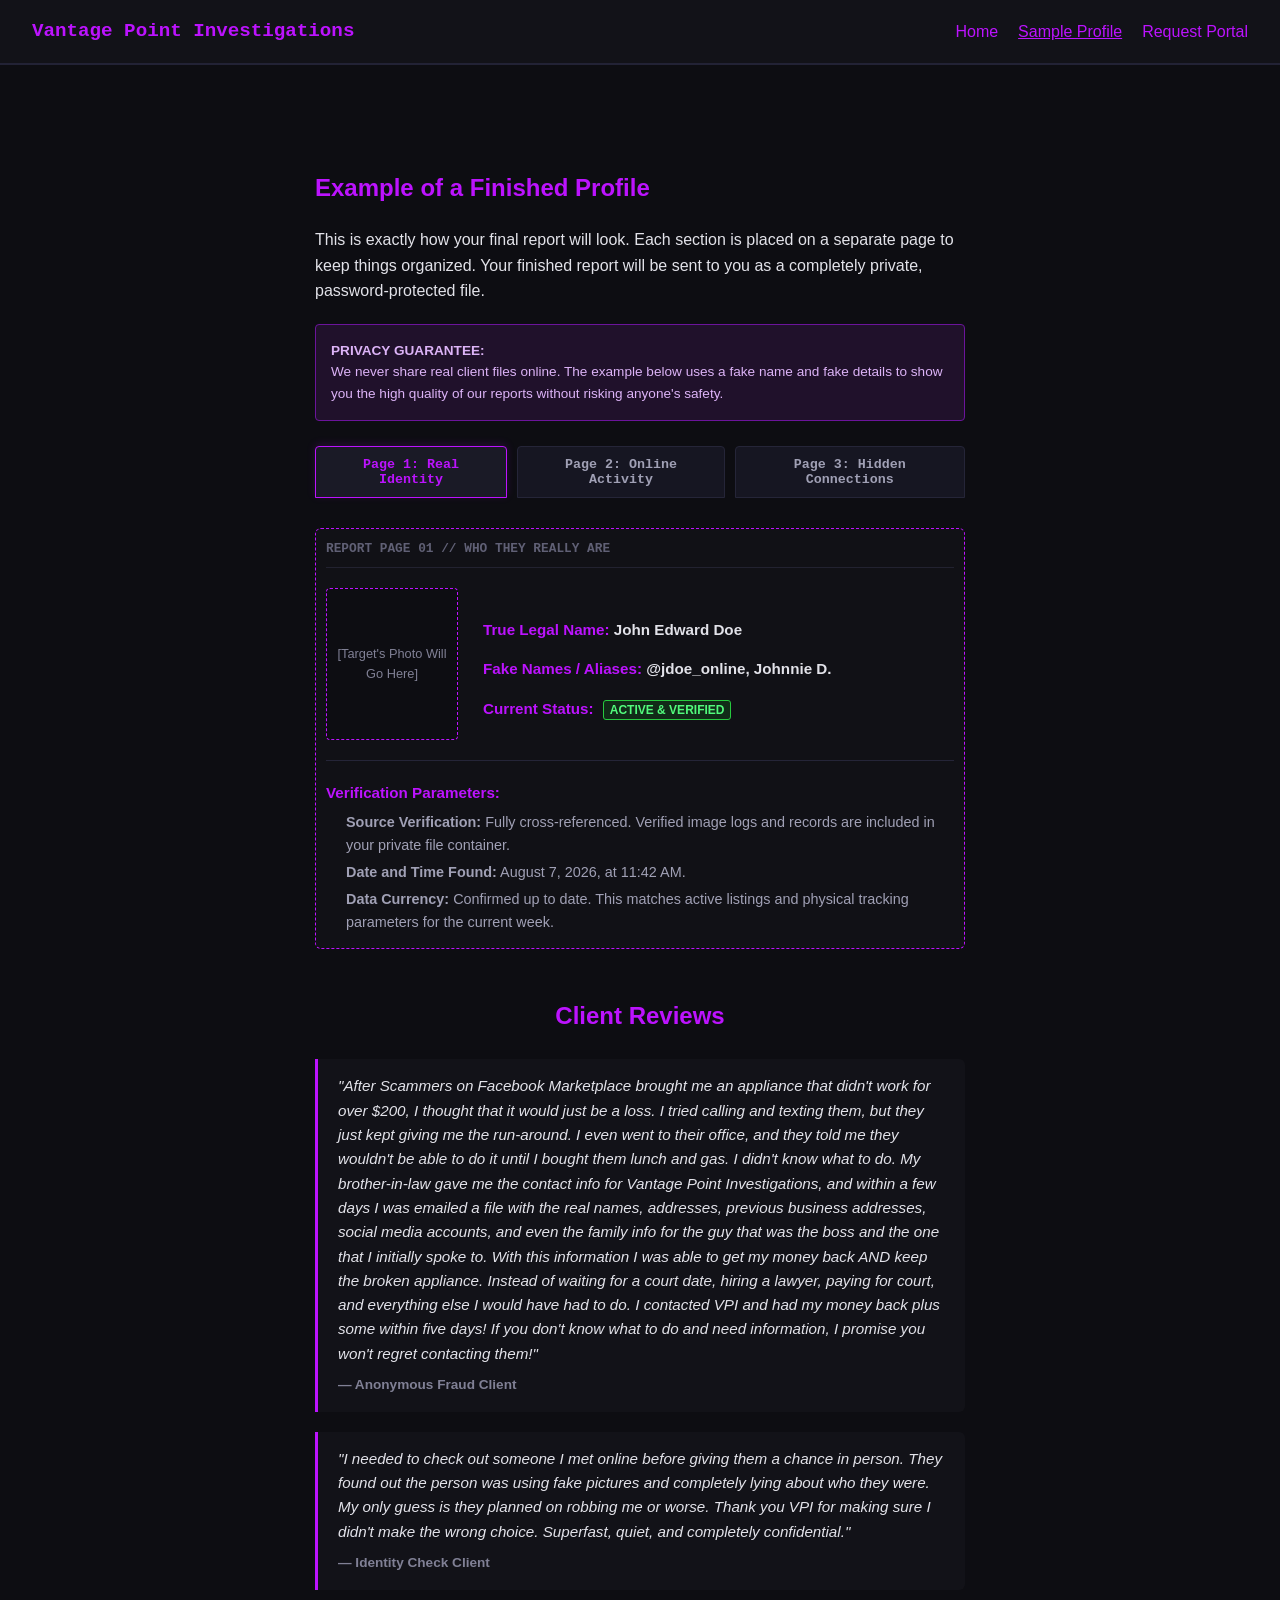
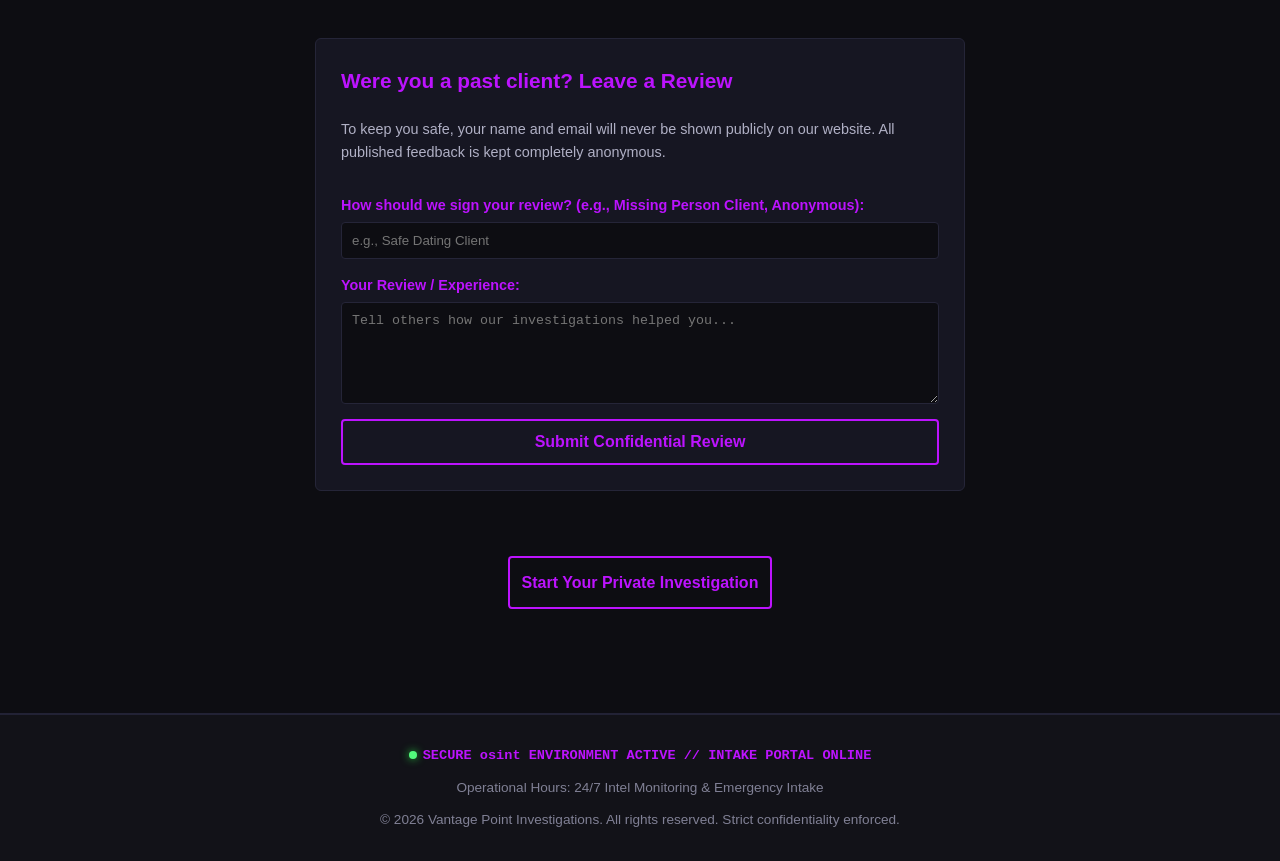
==== methodology.html @ 7e7bd8a3 "Add files via upload" ====
<!DOCTYPE html>
<!--suppress ALL -->
<html lang="en">
<head>
    <meta charset="UTF-8">
    <meta name="viewport" content="width=device-width, initial-scale=1.0">
    <title>Sample Investigation Profile</title>
    <link rel="stylesheet" href="styles.css">
</head>
<body>
    <nav>
        <div class="logo">Vantage Point Investigations</div>
        <ul>
            <li><a href="index.html">Home</a></li>
            <li><a href="methodology.html" class="active">Sample Profile</a></li>
            <li><a href="services.html">Request Portal</a></li>
        </ul>
    </nav>

    <main class="portal-container">
        <h2 class="purple-txt">Example of a Finished Profile</h2>
        <p>This is exactly how your final report will look. Each section is placed on a separate page to keep things organized. Your finished report will be sent to you as a completely private, password-protected file.</p>

        <div class="disclosure-box">
            <strong>PRIVACY GUARANTEE:</strong><br>
            We never share real client files online. The example below uses a fake name and fake details to show you the high quality of our reports without risking anyone's safety.
        </div>

        <div class="tab-navigation">
            <button class="tab-btn active" onclick="switchPage(event, 'page1')">Page 1: Real Identity</button>
            <button class="tab-btn" onclick="switchPage(event, 'page2')">Page 2: Online Activity</button>
            <button class="tab-btn" onclick="switchPage(event, 'page3')">Page 3: Hidden Connections</button>
        </div>

        <section class="blueprint-window">
            <div id="page1" class="document-page active">
                <div class="page-meta">REPORT PAGE 01 // WHO THEY REALLY ARE</div>
                <div class="target-profile-header">
                    <div class="target-picture">
                        <span>[Target's Photo Will Go Here]</span>
                    </div>
                    <div class="target-core-data">
                        <p class="bp-line"><span class="purple-txt">True Legal Name:</span> John Edward Doe</p>
                        <p class="bp-line"><span class="purple-txt">Fake Names / Aliases:</span> @jdoe_online, Johnnie D.</p>
                        <p class="bp-line"><span class="purple-txt">Current Status:</span> <span class="status-tag active">ACTIVE &amp; VERIFIED</span></p>
                    </div>
                </div>
                <hr class="cyber-hr">
                <p class="bp-line"><span class="purple-txt">Verification Parameters:</span></p>
                <p class="bp-subline"><strong>Source Verification:</strong> Fully cross-referenced. Verified image logs and records are included in your private file container.</p>
                <p class="bp-subline"><strong>Date and Time Found:</strong> August 7, 2026, at 11:42 AM.</p>
                <p class="bp-subline"><strong>Data Currency:</strong> Confirmed up to date. This matches active listings and physical tracking parameters for the current week.</p>
            </div>

            <div id="page2" class="document-page">
                <div class="page-meta">REPORT PAGE 02 // WHAT THEY DO ONLINE</div>
                <p class="bp-line"><span class="purple-txt">Hidden Internet Accounts &amp; Profiles:</span></p>
                <p class="bp-subline">• Found 4 hidden social media accounts using variations of their fake names.</p>
                <p class="bp-subline">• Discovered past online profiles linked to old phone numbers and email addresses.</p>
                <hr class="cyber-hr">
                <p class="bp-line"><span class="purple-txt">Verification Parameters:</span></p>
                <p class="bp-subline"><strong>Source Verification:</strong> Fully cross-referenced. High-resolution screenshots of all hidden profile histories are included in your private file container.</p>
                <p class="bp-subline"><strong>Date and Time Found:</strong> August 7, 2026, at 11:58 AM.</p>
                <p class="bp-subline"><strong>Data Currency:</strong> Confirmed up to date. Active posts and login traffic verified within the last 48 hours.</p>
            </div>

            <div id="page3" class="document-page">
                <div class="page-meta">REPORT PAGE 03 // HIDDEN TIES &amp; PARTNERS</div>
                <p class="bp-line"><span class="purple-txt">Secret Businesses &amp; Associates:</span></p>
                <p class="bp-subline">• Linked this individual directly to an unregistered online business selling fake services.</p>
                <p class="bp-subline">• Identified an active business partner who handles their online payments.</p>
                <hr class="cyber-hr">
                <p class="bp-line"><span class="purple-txt">Verification Parameters:</span></p>
                <p class="bp-subline"><strong>Source Verification:</strong> Fully cross-referenced. Certified database cross-matches, server nodes, and network tracking receipts are included in your private file container.</p>
                <p class="bp-subline"><strong>Date and Time Found:</strong> August 7, 2026, at 12:15 PM.</p>
                <p class="bp-subline"><strong>Data Currency:</strong> Confirmed up to date. Entity status logs show active corporate filings and domain ownership agreements running through next year.</p>
            </div>
        </section>

        <!-- Natural, Human-Sounding Client Success Stories Section -->
        <section class="testimonials-section" style="margin-top: 3rem;">
            <h3 class="purple-txt" style="text-align: center; font-size: 1.5rem;">Client Reviews</h3>

            <div class="testimonial-card">
                <p class="testimonial-text">"After Scammers on Facebook Marketplace brought me an appliance that didn't work for over $200, I thought that it would just be a loss. I tried calling and texting them, but they just kept giving me the run-around. I even went to their office, and they told me they wouldn't be able to do it until I bought them lunch and gas. I didn't know what to do. My brother-in-law gave me the contact info for Vantage Point Investigations, and within a few days I was emailed a file with the real names, addresses, previous business addresses, social media accounts, and even the family info for the guy that was the boss and the one that I initially spoke to. With this information I was able to get my money back AND keep the broken appliance. Instead of waiting for a court date, hiring a lawyer, paying for court, and everything else I would have had to do. I contacted VPI and had my money back plus some within five days! If you don't know what to do and need information, I promise you won't regret contacting them!"</p>
                <span class="testimonial-author">— Anonymous Fraud Client</span>
            </div>

            <div class="testimonial-card">
                <p class="testimonial-text">"I needed to check out someone I met online before giving them a chance in person. They found out the person was using fake pictures and completely lying about who they were. My only guess is they planned on robbing me or worse. Thank you VPI for making sure I didn't make the wrong choice. Superfast, quiet, and completely confidential."</p>
                <span class="testimonial-author">— Identity Check Client</span>
            </div>
        </section>

        <!-- New Client Feedback Input Box Feature -->
        <section class="review-submission-box" style="margin-top: 3rem; background: #161622; border: 1px solid #252538; padding: 25px; border-radius: 6px;">
            <h3 class="purple-txt" style="margin-top: 0; font-size: 1.3rem;">Were you a past client? Leave a Review</h3>
            <p style="font-size: 0.9rem; color: #b0b0c5; margin-bottom: 15px;">To keep you safe, your name and email will never be shown publicly on our website. All published feedback is kept completely anonymous.</p>

            <form class="intake-form" action="https://formsubmit.co/belladona17@proton.me" method="POST">
                <input type="hidden" name="_subject" value="New Client Review Submitted">
                <input type="hidden" name="_honeypot" style="display:none">

                <label for="review-author">How should we sign your review? (e.g., Missing Person Client, Anonymous):</label>
                <input type="text" id="review-author" name="signature" required placeholder="e.g., Safe Dating Client">

                <label for="review-content">Your Review / Experience:</label>
                <textarea id="review-content" name="client_review" required placeholder="Tell others how our investigations helped you..."></textarea>

                <button type="submit" class="submit-btn" style="margin-top: 15px;">Submit Confidential Review</button>
            </form>
        </section>

        <div style="text-align: center; margin-top: 40px; margin-bottom: 20px;">
            <a href="services.html" class="submit-btn" style="text-decoration: none; display: inline-block;">Start Your Private Investigation</a>
        </div>
    </main>

    <footer>
        <div class="footer-content">
            <div class="footer-status"><span class="secure-dot"></span>SECURE osint ENVIRONMENT ACTIVE // INTAKE PORTAL ONLINE</div>
            <div>Operational Hours: 24/7 Intel Monitoring &amp; Emergency Intake</div>
            <div>&copy; 2026 Vantage Point Investigations. All rights reserved. Strict confidentiality enforced.</div>
        </div>
    </footer>

    <script>
        function switchPage(evt, pageId) {
            var i, pages, links;
            pages = document.getElementsByClassName("document-page");
            for (i = 0; i < pages.length; i++) { pages[i].classList.remove("active"); }
            links = document.getElementsByClassName("tab-btn");
            for (i = 0; i < links.length; i++) { links[i].classList.remove("active"); }
            document.getElementById(pageId).classList.add("active");
            evt.currentTarget.classList.add("active");
        }
    </script>
</body>
</html>
---- styles.css ----
body {
    font-family: Arial, sans-serif;
    background-color: #0d0d12;
    color: #e2e2e9;
    margin: 0;
    line-height: 1.6;
}
nav {
    display: flex;
    justify-content: space-between;
    align-items: center;
    background: #121218;
    border-bottom: 2px solid #222235;
    padding: 1rem 2rem;
}
.logo {
    font-weight: bold;
    color: #bc13fe;
    font-family: monospace;
    font-size: 1.2rem;
}
nav ul {
    list-style: none;
    display: flex;
    margin: 0;
    padding: 0;
}
nav ul li { margin-left: 20px; }
nav ul li a {
    color: #bc13fe;
    text-decoration: none;
}
nav ul li a.active { text-decoration: underline; }
.hero {
    text-align: center;
    padding: 4rem 2rem 1rem 2rem;
}
.hero h1 { font-size: 2.2rem; margin-bottom: 0.5rem; }
.subtitle { color: #808095; font-size: 1.1rem; max-width: 700px; margin: 0 auto; }

/* Trust Strip */
.trust-strip {
    display: flex;
    justify-content: center;
    gap: 30px;
    background: #121218;
    padding: 12px;
    border-top: 1px solid #222235;
    border-bottom: 1px solid #222235;
    font-size: 0.85rem;
    font-weight: bold;
    color: #b0b0c5;
    flex-wrap: wrap;
}

.use-cases {
    display: grid;
    grid-template-columns: repeat(auto-fit, minmax(300px, 1fr));
    gap: 20px;
    padding: 2rem;
    max-width: 1200px;
    margin: 0 auto;
}
.case-card {
    background: #161622;
    border: 1px solid #252538;
    padding: 25px;
    border-radius: 6px;
    text-decoration: none;
    display: block;
    transition: transform 0.2s, border-color 0.2s;
}
.case-card:hover {
    border-color: #bc13fe;
    transform: translateY(-3px);
    box-shadow: 0 0 10px rgba(188, 19, 254, 0.15);
}
.case-card h3 { margin-top: 0; color: #bc13fe; font-size: 1.2rem; }
.case-card p { color: #b0b0c5; font-size: 0.95rem; margin-bottom: 0; }
.purple-txt { color: #bc13fe; }

/* Pricing Structure */
.pricing-grid {
    display: flex;
    gap: 20px;
    margin-top: 20px;
    flex-wrap: wrap;
}
.price-card {
    flex: 1;
    min-width: 280px;
    background: #161622;
    border: 1px solid #252538;
    padding: 20px;
    border-radius: 6px;
    text-align: center;
}
.price-card.popular {
    border-color: #bc13fe;
    box-shadow: 0 0 15px rgba(188, 19, 254, 0.1);
}
.price-card h4 { margin: 0 0 10px 0; color: #ffffff; }
.price-amount { font-size: 1.8rem; font-weight: bold; color: #bc13fe; }
.price-amount span { font-size: 0.85rem; color: #808095; margin-left: 5px; }
.price-card p { font-size: 0.9rem; color: #b0b0c5; margin-top: 10px; }

/* Testimonials Setup */
.testimonial-card {
    background: #121218;
    border-left: 3px solid #bc13fe;
    padding: 15px 20px;
    border-radius: 0 6px 6px 0;
    margin-bottom: 20px;
}
.testimonial-text { font-style: italic; color: #e2e2e9; margin: 0 0 5px 0; font-size: 0.95rem; }
.testimonial-author { font-size: 0.85rem; color: #808095; font-weight: bold; }

.portal-container {
    max-width: 650px;
    margin: 4rem auto;
    padding: 20px;
}
.disclosure-box {
    background: #20112b;
    border: 1px solid #6b149b;
    color: #dcb3f7;
    padding: 15px;
    font-size: 0.85rem;
    border-radius: 4px;
    margin: 20px 0;
}
.intake-form { display: flex; flex-direction: column; }
.intake-form label { margin-top: 15px; font-size: 0.9rem; font-weight: bold; color: #bc13fe; }
.intake-form input[type="email"], .intake-form input[type="text"], .intake-form textarea {
    background: #0d0d12; border: 1px solid #252538; color: #ffffff; padding: 10px; border-radius: 4px; margin-top: 5px;
}
.intake-form textarea { height: 80px; resize: vertical; }
.checkbox-container { display: flex; align-items: flex-start; margin-top: 20px; gap: 10px; }
.checkbox-container input[type="checkbox"] { margin-top: 4px; accent-color: #bc13fe; }
.checkbox-container label { color: #b0b0c5; font-size: 0.85rem; margin: 0; line-height: 1.4; }
.submit-btn {
    background: transparent; color: #bc13fe; border: 2px solid #bc13fe; padding: 12px;
    font-size: 1rem; font-weight: bold; border-radius: 4px; margin-top: 25px; cursor: pointer;
}
.submit-btn:hover { background: #bc13fe; color: #0d0d12; box-shadow: 0 0 15px rgba(188, 19, 254, 0.6); }

/* Blueprint Profile Switcher Window */
.blueprint-window { background: #111116; border: 1px dashed #bc13fe; border-radius: 6px; margin-top: 30px; font-family: monospace; overflow: hidden; }
.blueprint-header { background: #191925; padding: 10px 15px; font-size: 0.85rem; color: #808095; border-bottom: 1px solid #252538; }
.blueprint-body { padding: 20px; }
.bp-line { margin: 15px 0 5px 0; font-weight: bold; font-size: 0.95rem; }
.bp-subline { margin: 4px 0 4px 20px; color: #a0a0b5; font-size: 0.9rem; font-family: Arial, sans-serif; }
.tab-navigation { display: flex; gap: 10px; margin-top: 25px; }
.tab-btn { background: #161622; border: 1px solid #252538; color: #a0a0b5; padding: 10px 15px; cursor: pointer; border-radius: 4px 4px 0 0; font-family: monospace; font-weight: bold; transition: all 0.2s ease; }
.tab-btn:hover, .tab-btn.active { color: #bc13fe; border-color: #bc13fe; background: #1a1a26; box-shadow: 0 -2px 8px rgba(188, 19, 254, 0.15); }
.document-page { display: none; padding: 10px; font-family: Arial, sans-serif; }
.document-page.active { display: block; }
.page-meta { font-size: 0.8rem; color: #606075; border-bottom: 1px solid #222230; padding-bottom: 8px; margin-bottom: 20px; font-weight: bold; font-family: monospace; }
.target-profile-header { display: flex; gap: 25px; align-items: center; margin-bottom: 20px; }
.target-picture { width: 120px; height: 140px; background: #0d0d12; border: 1px dashed #bc13fe; display: flex; align-items: center; justify-content: center; text-align: center; border-radius: 4px; font-size: 0.8rem; color: #808095; padding: 5px; font-family: Arial, sans-serif; }
.target-core-data { flex: 1; }
.cyber-hr { border: 0; height: 1px; background: #252538; margin: 20px 0; }
.status-tag { background: #112b18; color: #52fa7c; border: 1px solid #27c93f; padding: 2px 6px; font-size: 0.75rem; font-weight: bold; border-radius: 3px; margin-left: 5px; }

/* Global Professional Footer */
footer {
    background: #121218;
    border-top: 2px solid #222235;
    padding: 30px 20px;
    margin-top: 60px;
    text-align: center;
    font-size: 0.85rem;
    color: #808095;
}
.footer-content { max-width: 1200px; margin: 0 auto; display: flex; flex-direction: column; gap: 10px; }
.footer-status { color: #bc13fe; font-family: monospace; font-weight: bold; }
.secure-dot { display: inline-block; width: 8px; height: 8px; background: #52fa7c; border-radius: 50%; margin-right: 6px; box-shadow: 0 0 8px #27c93f; }
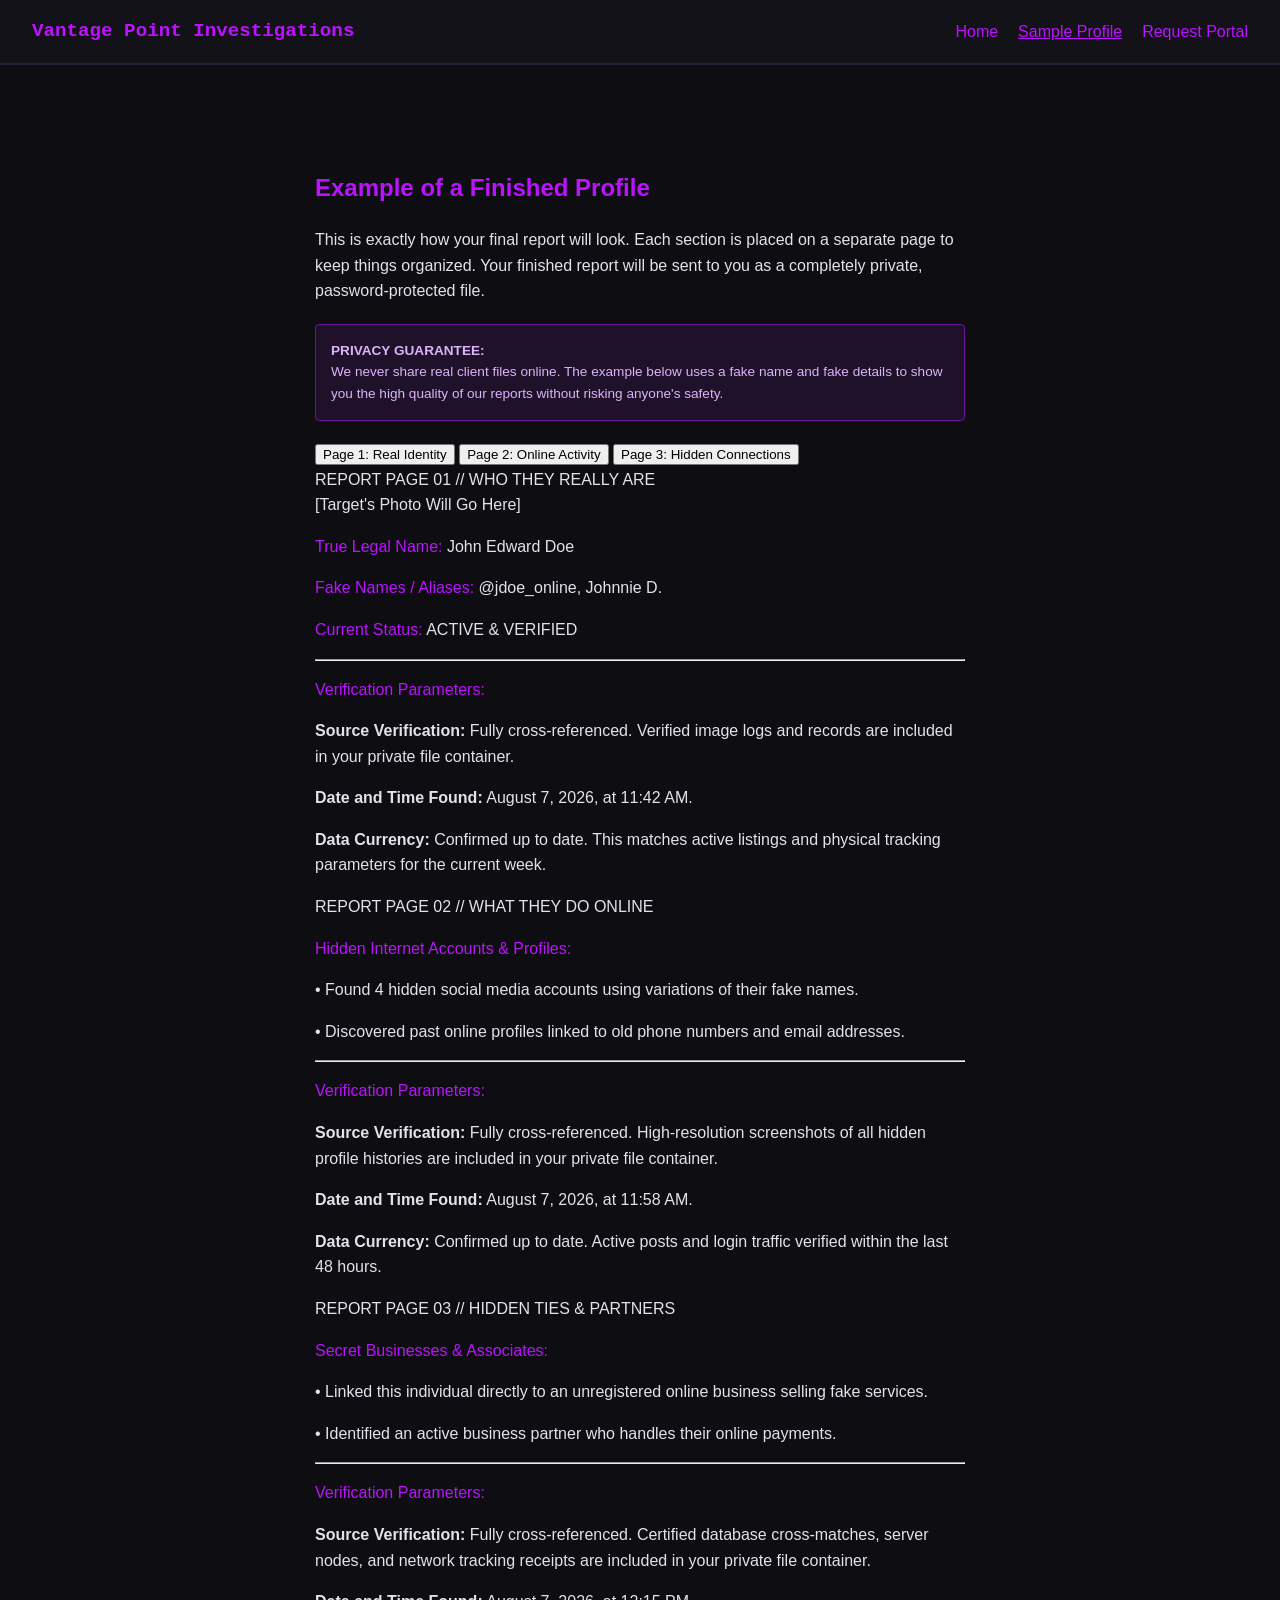
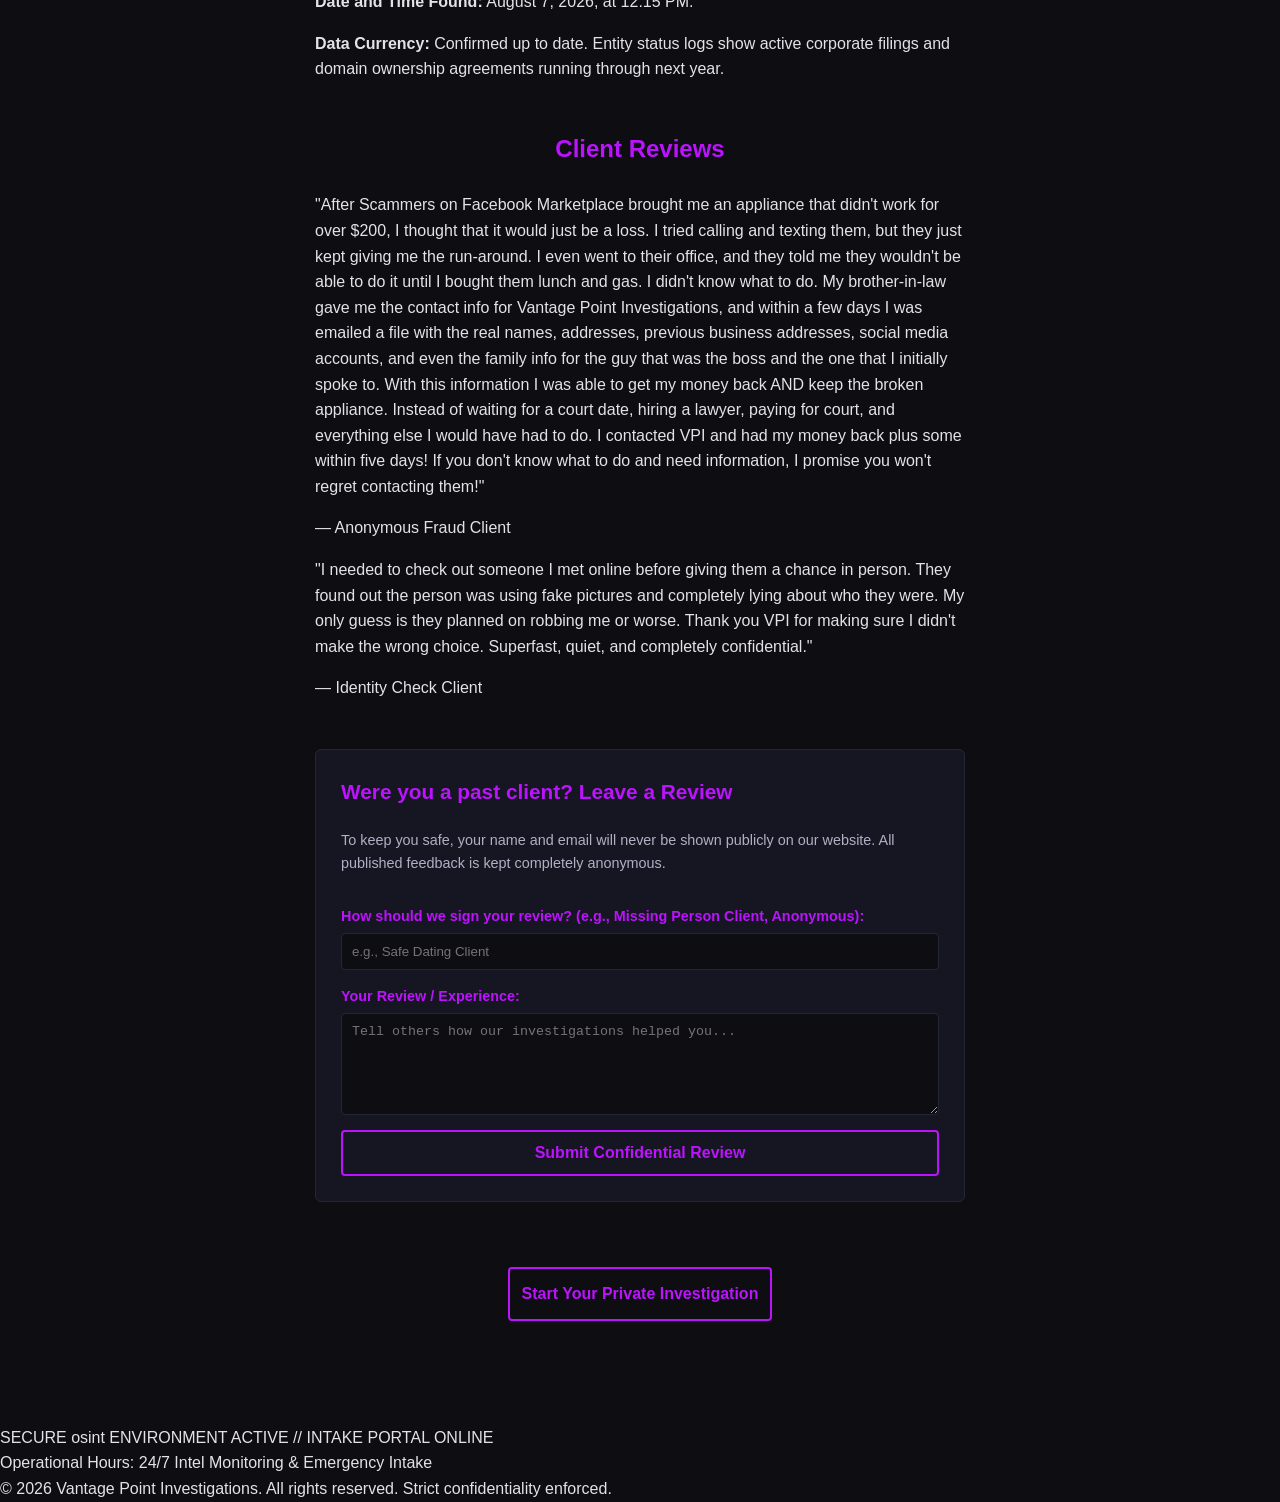
==== commit f389a9a8: "Remove redundant hidden next input field" ====
--- a/methodology.html
+++ b/methodology.html
@@ -1,139 +1,137 @@
-<!DOCTYPE html>
-<!--suppress ALL -->
-<html lang="en">
-<head>
-    <meta charset="UTF-8">
-    <meta name="viewport" content="width=device-width, initial-scale=1.0">
-    <title>Sample Investigation Profile</title>
-    <link rel="stylesheet" href="styles.css">
-</head>
-<body>
-    <nav>
-        <div class="logo">Vantage Point Investigations</div>
-        <ul>
-            <li><a href="index.html">Home</a></li>
-            <li><a href="methodology.html" class="active">Sample Profile</a></li>
-            <li><a href="services.html">Request Portal</a></li>
-        </ul>
-    </nav>
-
-    <main class="portal-container">
-        <h2 class="purple-txt">Example of a Finished Profile</h2>
-        <p>This is exactly how your final report will look. Each section is placed on a separate page to keep things organized. Your finished report will be sent to you as a completely private, password-protected file.</p>
-
-        <div class="disclosure-box">
-            <strong>PRIVACY GUARANTEE:</strong><br>
-            We never share real client files online. The example below uses a fake name and fake details to show you the high quality of our reports without risking anyone's safety.
-        </div>
-
-        <div class="tab-navigation">
-            <button class="tab-btn active" onclick="switchPage(event, 'page1')">Page 1: Real Identity</button>
-            <button class="tab-btn" onclick="switchPage(event, 'page2')">Page 2: Online Activity</button>
-            <button class="tab-btn" onclick="switchPage(event, 'page3')">Page 3: Hidden Connections</button>
-        </div>
-
-        <section class="blueprint-window">
-            <div id="page1" class="document-page active">
-                <div class="page-meta">REPORT PAGE 01 // WHO THEY REALLY ARE</div>
-                <div class="target-profile-header">
-                    <div class="target-picture">
-                        <span>[Target's Photo Will Go Here]</span>
-                    </div>
-                    <div class="target-core-data">
-                        <p class="bp-line"><span class="purple-txt">True Legal Name:</span> John Edward Doe</p>
-                        <p class="bp-line"><span class="purple-txt">Fake Names / Aliases:</span> @jdoe_online, Johnnie D.</p>
-                        <p class="bp-line"><span class="purple-txt">Current Status:</span> <span class="status-tag active">ACTIVE &amp; VERIFIED</span></p>
-                    </div>
-                </div>
-                <hr class="cyber-hr">
-                <p class="bp-line"><span class="purple-txt">Verification Parameters:</span></p>
-                <p class="bp-subline"><strong>Source Verification:</strong> Fully cross-referenced. Verified image logs and records are included in your private file container.</p>
-                <p class="bp-subline"><strong>Date and Time Found:</strong> August 7, 2026, at 11:42 AM.</p>
-                <p class="bp-subline"><strong>Data Currency:</strong> Confirmed up to date. This matches active listings and physical tracking parameters for the current week.</p>
-            </div>
-
-            <div id="page2" class="document-page">
-                <div class="page-meta">REPORT PAGE 02 // WHAT THEY DO ONLINE</div>
-                <p class="bp-line"><span class="purple-txt">Hidden Internet Accounts &amp; Profiles:</span></p>
-                <p class="bp-subline">• Found 4 hidden social media accounts using variations of their fake names.</p>
-                <p class="bp-subline">• Discovered past online profiles linked to old phone numbers and email addresses.</p>
-                <hr class="cyber-hr">
-                <p class="bp-line"><span class="purple-txt">Verification Parameters:</span></p>
-                <p class="bp-subline"><strong>Source Verification:</strong> Fully cross-referenced. High-resolution screenshots of all hidden profile histories are included in your private file container.</p>
-                <p class="bp-subline"><strong>Date and Time Found:</strong> August 7, 2026, at 11:58 AM.</p>
-                <p class="bp-subline"><strong>Data Currency:</strong> Confirmed up to date. Active posts and login traffic verified within the last 48 hours.</p>
-            </div>
-
-            <div id="page3" class="document-page">
-                <div class="page-meta">REPORT PAGE 03 // HIDDEN TIES &amp; PARTNERS</div>
-                <p class="bp-line"><span class="purple-txt">Secret Businesses &amp; Associates:</span></p>
-                <p class="bp-subline">• Linked this individual directly to an unregistered online business selling fake services.</p>
-                <p class="bp-subline">• Identified an active business partner who handles their online payments.</p>
-                <hr class="cyber-hr">
-                <p class="bp-line"><span class="purple-txt">Verification Parameters:</span></p>
-                <p class="bp-subline"><strong>Source Verification:</strong> Fully cross-referenced. Certified database cross-matches, server nodes, and network tracking receipts are included in your private file container.</p>
-                <p class="bp-subline"><strong>Date and Time Found:</strong> August 7, 2026, at 12:15 PM.</p>
-                <p class="bp-subline"><strong>Data Currency:</strong> Confirmed up to date. Entity status logs show active corporate filings and domain ownership agreements running through next year.</p>
-            </div>
-        </section>
-
-        <!-- Natural, Human-Sounding Client Success Stories Section -->
-        <section class="testimonials-section" style="margin-top: 3rem;">
-            <h3 class="purple-txt" style="text-align: center; font-size: 1.5rem;">Client Reviews</h3>
-
-            <div class="testimonial-card">
-                <p class="testimonial-text">"After Scammers on Facebook Marketplace brought me an appliance that didn't work for over $200, I thought that it would just be a loss. I tried calling and texting them, but they just kept giving me the run-around. I even went to their office, and they told me they wouldn't be able to do it until I bought them lunch and gas. I didn't know what to do. My brother-in-law gave me the contact info for Vantage Point Investigations, and within a few days I was emailed a file with the real names, addresses, previous business addresses, social media accounts, and even the family info for the guy that was the boss and the one that I initially spoke to. With this information I was able to get my money back AND keep the broken appliance. Instead of waiting for a court date, hiring a lawyer, paying for court, and everything else I would have had to do. I contacted VPI and had my money back plus some within five days! If you don't know what to do and need information, I promise you won't regret contacting them!"</p>
-                <span class="testimonial-author">— Anonymous Fraud Client</span>
-            </div>
-
-            <div class="testimonial-card">
-                <p class="testimonial-text">"I needed to check out someone I met online before giving them a chance in person. They found out the person was using fake pictures and completely lying about who they were. My only guess is they planned on robbing me or worse. Thank you VPI for making sure I didn't make the wrong choice. Superfast, quiet, and completely confidential."</p>
-                <span class="testimonial-author">— Identity Check Client</span>
-            </div>
-        </section>
-
-        <!-- New Client Feedback Input Box Feature -->
-        <section class="review-submission-box" style="margin-top: 3rem; background: #161622; border: 1px solid #252538; padding: 25px; border-radius: 6px;">
-            <h3 class="purple-txt" style="margin-top: 0; font-size: 1.3rem;">Were you a past client? Leave a Review</h3>
-            <p style="font-size: 0.9rem; color: #b0b0c5; margin-bottom: 15px;">To keep you safe, your name and email will never be shown publicly on our website. All published feedback is kept completely anonymous.</p>
-
-            <form class="intake-form" action="https://formsubmit.co/belladona17@proton.me" method="POST">
-                <input type="hidden" name="_subject" value="New Client Review Submitted">
-                <input type="hidden" name="_honeypot" style="display:none">
-
-                <label for="review-author">How should we sign your review? (e.g., Missing Person Client, Anonymous):</label>
-                <input type="text" id="review-author" name="signature" required placeholder="e.g., Safe Dating Client">
-
-                <label for="review-content">Your Review / Experience:</label>
-                <textarea id="review-content" name="client_review" required placeholder="Tell others how our investigations helped you..."></textarea>
-
-                <button type="submit" class="submit-btn" style="margin-top: 15px;">Submit Confidential Review</button>
-            </form>
-        </section>
-
-        <div style="text-align: center; margin-top: 40px; margin-bottom: 20px;">
-            <a href="services.html" class="submit-btn" style="text-decoration: none; display: inline-block;">Start Your Private Investigation</a>
-        </div>
-    </main>
-
-    <footer>
-        <div class="footer-content">
-            <div class="footer-status"><span class="secure-dot"></span>SECURE osint ENVIRONMENT ACTIVE // INTAKE PORTAL ONLINE</div>
-            <div>Operational Hours: 24/7 Intel Monitoring &amp; Emergency Intake</div>
-            <div>&copy; 2026 Vantage Point Investigations. All rights reserved. Strict confidentiality enforced.</div>
-        </div>
-    </footer>
-
-    <script>
-        function switchPage(evt, pageId) {
-            var i, pages, links;
-            pages = document.getElementsByClassName("document-page");
-            for (i = 0; i < pages.length; i++) { pages[i].classList.remove("active"); }
-            links = document.getElementsByClassName("tab-btn");
-            for (i = 0; i < links.length; i++) { links[i].classList.remove("active"); }
-            document.getElementById(pageId).classList.add("active");
-            evt.currentTarget.classList.add("active");
-        }
-    </script>
-</body>
-</html>
+<!DOCTYPE html>
+<!--suppress ALL -->
+<html lang="en">
+<head>
+    <meta charset="UTF-8">
+    <meta name="viewport" content="width=device-width, initial-scale=1.0">
+    <title>Sample Investigation Profile</title>
+    <link rel="stylesheet" href="styles.css">
+</head>
+<body>
+    <nav>
+        <div class="logo">Vantage Point Investigations</div>
+        <ul>
+            <li><a href="index.html">Home</a></li>
+            <li><a href="methodology.html" class="active">Sample Profile</a></li>
+            <li><a href="services.html">Request Portal</a></li>
+        </ul>
+    </nav>
+
+    <main class="portal-container">
+        <h2 class="purple-txt">Example of a Finished Profile</h2>
+        <p>This is exactly how your final report will look. Each section is placed on a separate page to keep things organized. Your finished report will be sent to you as a completely private, password-protected file.</p>
+
+        <div class="disclosure-box">
+            <strong>PRIVACY GUARANTEE:</strong><br>
+            We never share real client files online. The example below uses a fake name and fake details to show you the high quality of our reports without risking anyone's safety.
+        </div>
+
+        <div class="tab-navigation">
+            <button class="tab-btn active" onclick="switchPage(event, 'page1')">Page 1: Real Identity</button>
+            <button class="tab-btn" onclick="switchPage(event, 'page2')">Page 2: Online Activity</button>
+            <button class="tab-btn" onclick="switchPage(event, 'page3')">Page 3: Hidden Connections</button>
+        </div>
+
+        <section class="blueprint-window">
+            <div id="page1" class="document-page active">
+                <div class="page-meta">REPORT PAGE 01 // WHO THEY REALLY ARE</div>
+                <div class="target-profile-header">
+                    <div class="target-picture">
+                        <span>[Target's Photo Will Go Here]</span>
+                    </div>
+                    <div class="target-core-data">
+                        <p class="bp-line"><span class="purple-txt">True Legal Name:</span> John Edward Doe</p>
+                        <p class="bp-line"><span class="purple-txt">Fake Names / Aliases:</span> @jdoe_online, Johnnie D.</p>
+                        <p class="bp-line"><span class="purple-txt">Current Status:</span> <span class="status-tag active">ACTIVE &amp; VERIFIED</span></p>
+                    </div>
+                </div>
+                <hr class="cyber-hr">
+                <p class="bp-line"><span class="purple-txt">Verification Parameters:</span></p>
+                <p class="bp-subline"><strong>Source Verification:</strong> Fully cross-referenced. Verified image logs and records are included in your private file container.</p>
+                <p class="bp-subline"><strong>Date and Time Found:</strong> August 7, 2026, at 11:42 AM.</p>
+                <p class="bp-subline"><strong>Data Currency:</strong> Confirmed up to date. This matches active listings and physical tracking parameters for the current week.</p>
+            </div>
+
+            <div id="page2" class="document-page">
+                <div class="page-meta">REPORT PAGE 02 // WHAT THEY DO ONLINE</div>
+                <p class="bp-line"><span class="purple-txt">Hidden Internet Accounts &amp; Profiles:</span></p>
+                <p class="bp-subline">• Found 4 hidden social media accounts using variations of their fake names.</p>
+                <p class="bp-subline">• Discovered past online profiles linked to old phone numbers and email addresses.</p>
+                <hr class="cyber-hr">
+                <p class="bp-line"><span class="purple-txt">Verification Parameters:</span></p>
+                <p class="bp-subline"><strong>Source Verification:</strong> Fully cross-referenced. High-resolution screenshots of all hidden profile histories are included in your private file container.</p>
+                <p class="bp-subline"><strong>Date and Time Found:</strong> August 7, 2026, at 11:58 AM.</p>
+                <p class="bp-subline"><strong>Data Currency:</strong> Confirmed up to date. Active posts and login traffic verified within the last 48 hours.</p>
+            </div>
+
+            <div id="page3" class="document-page">
+                <div class="page-meta">REPORT PAGE 03 // HIDDEN TIES &amp; PARTNERS</div>
+                <p class="bp-line"><span class="purple-txt">Secret Businesses &amp; Associates:</span></p>
+                <p class="bp-subline">• Linked this individual directly to an unregistered online business selling fake services.</p>
+                <p class="bp-subline">• Identified an active business partner who handles their online payments.</p>
+                <hr class="cyber-hr">
+                <p class="bp-line"><span class="purple-txt">Verification Parameters:</span></p>
+                <p class="bp-subline"><strong>Source Verification:</strong> Fully cross-referenced. Certified database cross-matches, server nodes, and network tracking receipts are included in your private file container.</p>
+                <p class="bp-subline"><strong>Date and Time Found:</strong> August 7, 2026, at 12:15 PM.</p>
+                <p class="bp-subline"><strong>Data Currency:</strong> Confirmed up to date. Entity status logs show active corporate filings and domain ownership agreements running through next year.</p>
+            </div>
+        </section>
+
+        <!-- Natural, Human-Sounding Client Success Stories Section -->
+        <section class="testimonials-section" style="margin-top: 3rem;">
+            <h3 class="purple-txt" style="text-align: center; font-size: 1.5rem;">Client Reviews</h3>
+
+            <div class="testimonial-card">
+                <p class="testimonial-text">"After Scammers on Facebook Marketplace brought me an appliance that didn't work for over $200, I thought that it would just be a loss. I tried calling and texting them, but they just kept giving me the run-around. I even went to their office, and they told me they wouldn't be able to do it until I bought them lunch and gas. I didn't know what to do. My brother-in-law gave me the contact info for Vantage Point Investigations, and within a few days I was emailed a file with the real names, addresses, previous business addresses, social media accounts, and even the family info for the guy that was the boss and the one that I initially spoke to. With this information I was able to get my money back AND keep the broken appliance. Instead of waiting for a court date, hiring a lawyer, paying for court, and everything else I would have had to do. I contacted VPI and had my money back plus some within five days! If you don't know what to do and need information, I promise you won't regret contacting them!"</p>
+                <span class="testimonial-author">— Anonymous Fraud Client</span>
+            </div>
+
+            <div class="testimonial-card">
+                <p class="testimonial-text">"I needed to check out someone I met online before giving them a chance in person. They found out the person was using fake pictures and completely lying about who they were. My only guess is they planned on robbing me or worse. Thank you VPI for making sure I didn't make the wrong choice. Superfast, quiet, and completely confidential."</p>
+                <span class="testimonial-author">— Identity Check Client</span>
+            </div>
+        </section>
+
+        <!-- New Client Feedback Input Box Feature -->
+        <section class="review-submission-box" style="margin-top: 3rem; background: #161622; border: 1px solid #252538; padding: 25px; border-radius: 6px;">
+            <h3 class="purple-txt" style="margin-top: 0; font-size: 1.3rem;">Were you a past client? Leave a Review</h3>
+            <p style="font-size: 0.9rem; color: #b0b0c5; margin-bottom: 15px;">To keep you safe, your name and email will never be shown publicly on our website. All published feedback is kept completely anonymous.</p>
+            <form class="intake-form" action="https://formsubmit.co/belladona17@proton.me?_next=https://italy-h.github.io/index.html" method="POST">
+                <input type="hidden" name="_subject" value="New Client Review Submitted">
+                <input type="hidden" name="_honeypot" style="display:none">
+                <label for="review-author">How should we sign your review? (e.g., Missing Person Client, Anonymous):</label>
+                <input type="text" id="review-author" name="signature" required placeholder="e.g., Safe Dating Client">
+
+                <label for="review-content">Your Review / Experience:</label>
+                <textarea id="review-content" name="client_review" required placeholder="Tell others how our investigations helped you..."></textarea>
+
+                <button type="submit" class="submit-btn" style="margin-top: 15px;">Submit Confidential Review</button>
+            </form>
+        </section>
+
+        <div style="text-align: center; margin-top: 40px; margin-bottom: 20px;">
+            <a href="services.html" class="submit-btn" style="text-decoration: none; display: inline-block;">Start Your Private Investigation</a>
+        </div>
+    </main>
+
+    <footer>
+        <div class="footer-content">
+            <div class="footer-status"><span class="secure-dot"></span>SECURE osint ENVIRONMENT ACTIVE // INTAKE PORTAL ONLINE</div>
+            <div>Operational Hours: 24/7 Intel Monitoring &amp; Emergency Intake</div>
+            <div>&copy; 2026 Vantage Point Investigations. All rights reserved. Strict confidentiality enforced.</div>
+        </div>
+    </footer>
+
+    <script>
+        function switchPage(evt, pageId) {
+            var i, pages, links;
+            pages = document.getElementsByClassName("document-page");
+            for (i = 0; i < pages.length; i++) { pages[i].classList.remove("active"); }
+            links = document.getElementsByClassName("tab-btn");
+            for (i = 0; i < links.length; i++) { links[i].classList.remove("active"); }
+            document.getElementById(pageId).classList.add("active");
+            evt.currentTarget.classList.add("active");
+        }
+    </script>
+</body>
+</html>
--- a/styles.css
+++ b/styles.css
@@ -1,177 +1,96 @@
-body {
-    font-family: Arial, sans-serif;
-    background-color: #0d0d12;
-    color: #e2e2e9;
-    margin: 0;
-    line-height: 1.6;
-}
-nav {
-    display: flex;
-    justify-content: space-between;
-    align-items: center;
-    background: #121218;
-    border-bottom: 2px solid #222235;
-    padding: 1rem 2rem;
-}
-.logo {
-    font-weight: bold;
-    color: #bc13fe;
-    font-family: monospace;
-    font-size: 1.2rem;
-}
-nav ul {
-    list-style: none;
-    display: flex;
-    margin: 0;
-    padding: 0;
-}
-nav ul li { margin-left: 20px; }
-nav ul li a {
-    color: #bc13fe;
-    text-decoration: none;
-}
-nav ul li a.active { text-decoration: underline; }
-.hero {
-    text-align: center;
-    padding: 4rem 2rem 1rem 2rem;
-}
-.hero h1 { font-size: 2.2rem; margin-bottom: 0.5rem; }
-.subtitle { color: #808095; font-size: 1.1rem; max-width: 700px; margin: 0 auto; }
-
-/* Trust Strip */
-.trust-strip {
-    display: flex;
-    justify-content: center;
-    gap: 30px;
-    background: #121218;
-    padding: 12px;
-    border-top: 1px solid #222235;
-    border-bottom: 1px solid #222235;
-    font-size: 0.85rem;
-    font-weight: bold;
-    color: #b0b0c5;
-    flex-wrap: wrap;
-}
-
-.use-cases {
-    display: grid;
-    grid-template-columns: repeat(auto-fit, minmax(300px, 1fr));
-    gap: 20px;
-    padding: 2rem;
-    max-width: 1200px;
-    margin: 0 auto;
-}
-.case-card {
-    background: #161622;
-    border: 1px solid #252538;
-    padding: 25px;
-    border-radius: 6px;
-    text-decoration: none;
-    display: block;
-    transition: transform 0.2s, border-color 0.2s;
-}
-.case-card:hover {
-    border-color: #bc13fe;
-    transform: translateY(-3px);
-    box-shadow: 0 0 10px rgba(188, 19, 254, 0.15);
-}
-.case-card h3 { margin-top: 0; color: #bc13fe; font-size: 1.2rem; }
-.case-card p { color: #b0b0c5; font-size: 0.95rem; margin-bottom: 0; }
-.purple-txt { color: #bc13fe; }
-
-/* Pricing Structure */
-.pricing-grid {
-    display: flex;
-    gap: 20px;
-    margin-top: 20px;
-    flex-wrap: wrap;
-}
-.price-card {
-    flex: 1;
-    min-width: 280px;
-    background: #161622;
-    border: 1px solid #252538;
-    padding: 20px;
-    border-radius: 6px;
-    text-align: center;
-}
-.price-card.popular {
-    border-color: #bc13fe;
-    box-shadow: 0 0 15px rgba(188, 19, 254, 0.1);
-}
-.price-card h4 { margin: 0 0 10px 0; color: #ffffff; }
-.price-amount { font-size: 1.8rem; font-weight: bold; color: #bc13fe; }
-.price-amount span { font-size: 0.85rem; color: #808095; margin-left: 5px; }
-.price-card p { font-size: 0.9rem; color: #b0b0c5; margin-top: 10px; }
-
-/* Testimonials Setup */
-.testimonial-card {
-    background: #121218;
-    border-left: 3px solid #bc13fe;
-    padding: 15px 20px;
-    border-radius: 0 6px 6px 0;
-    margin-bottom: 20px;
-}
-.testimonial-text { font-style: italic; color: #e2e2e9; margin: 0 0 5px 0; font-size: 0.95rem; }
-.testimonial-author { font-size: 0.85rem; color: #808095; font-weight: bold; }
-
-.portal-container {
-    max-width: 650px;
-    margin: 4rem auto;
-    padding: 20px;
-}
-.disclosure-box {
-    background: #20112b;
-    border: 1px solid #6b149b;
-    color: #dcb3f7;
-    padding: 15px;
-    font-size: 0.85rem;
-    border-radius: 4px;
-    margin: 20px 0;
-}
-.intake-form { display: flex; flex-direction: column; }
-.intake-form label { margin-top: 15px; font-size: 0.9rem; font-weight: bold; color: #bc13fe; }
-.intake-form input[type="email"], .intake-form input[type="text"], .intake-form textarea {
-    background: #0d0d12; border: 1px solid #252538; color: #ffffff; padding: 10px; border-radius: 4px; margin-top: 5px;
-}
-.intake-form textarea { height: 80px; resize: vertical; }
-.checkbox-container { display: flex; align-items: flex-start; margin-top: 20px; gap: 10px; }
-.checkbox-container input[type="checkbox"] { margin-top: 4px; accent-color: #bc13fe; }
-.checkbox-container label { color: #b0b0c5; font-size: 0.85rem; margin: 0; line-height: 1.4; }
-.submit-btn {
-    background: transparent; color: #bc13fe; border: 2px solid #bc13fe; padding: 12px;
-    font-size: 1rem; font-weight: bold; border-radius: 4px; margin-top: 25px; cursor: pointer;
-}
-.submit-btn:hover { background: #bc13fe; color: #0d0d12; box-shadow: 0 0 15px rgba(188, 19, 254, 0.6); }
-
-/* Blueprint Profile Switcher Window */
-.blueprint-window { background: #111116; border: 1px dashed #bc13fe; border-radius: 6px; margin-top: 30px; font-family: monospace; overflow: hidden; }
-.blueprint-header { background: #191925; padding: 10px 15px; font-size: 0.85rem; color: #808095; border-bottom: 1px solid #252538; }
-.blueprint-body { padding: 20px; }
-.bp-line { margin: 15px 0 5px 0; font-weight: bold; font-size: 0.95rem; }
-.bp-subline { margin: 4px 0 4px 20px; color: #a0a0b5; font-size: 0.9rem; font-family: Arial, sans-serif; }
-.tab-navigation { display: flex; gap: 10px; margin-top: 25px; }
-.tab-btn { background: #161622; border: 1px solid #252538; color: #a0a0b5; padding: 10px 15px; cursor: pointer; border-radius: 4px 4px 0 0; font-family: monospace; font-weight: bold; transition: all 0.2s ease; }
-.tab-btn:hover, .tab-btn.active { color: #bc13fe; border-color: #bc13fe; background: #1a1a26; box-shadow: 0 -2px 8px rgba(188, 19, 254, 0.15); }
-.document-page { display: none; padding: 10px; font-family: Arial, sans-serif; }
-.document-page.active { display: block; }
-.page-meta { font-size: 0.8rem; color: #606075; border-bottom: 1px solid #222230; padding-bottom: 8px; margin-bottom: 20px; font-weight: bold; font-family: monospace; }
-.target-profile-header { display: flex; gap: 25px; align-items: center; margin-bottom: 20px; }
-.target-picture { width: 120px; height: 140px; background: #0d0d12; border: 1px dashed #bc13fe; display: flex; align-items: center; justify-content: center; text-align: center; border-radius: 4px; font-size: 0.8rem; color: #808095; padding: 5px; font-family: Arial, sans-serif; }
-.target-core-data { flex: 1; }
-.cyber-hr { border: 0; height: 1px; background: #252538; margin: 20px 0; }
-.status-tag { background: #112b18; color: #52fa7c; border: 1px solid #27c93f; padding: 2px 6px; font-size: 0.75rem; font-weight: bold; border-radius: 3px; margin-left: 5px; }
-
-/* Global Professional Footer */
-footer {
-    background: #121218;
-    border-top: 2px solid #222235;
-    padding: 30px 20px;
-    margin-top: 60px;
-    text-align: center;
-    font-size: 0.85rem;
-    color: #808095;
-}
-.footer-content { max-width: 1200px; margin: 0 auto; display: flex; flex-direction: column; gap: 10px; }
-.footer-status { color: #bc13fe; font-family: monospace; font-weight: bold; }
-.secure-dot { display: inline-block; width: 8px; height: 8px; background: #52fa7c; border-radius: 50%; margin-right: 6px; box-shadow: 0 0 8px #27c93f; }
+body {
+    font-family: Arial, sans-serif;
+    background-color: #0d0d12;
+    color: #e2e2e9;
+    margin: 0;
+    line-height: 1.6;
+}
+nav {
+    display: flex;
+    justify-content: space-between;
+    align-items: center;
+    background: #121218;
+    border-bottom: 2px solid #222235;
+    padding: 1rem 2rem;
+}
+.logo {
+    font-weight: bold;
+    color: #bc13fe;
+    font-family: monospace;
+    font-size: 1.2rem;
+}
+nav ul {
+    list-style: none;
+    display: flex;
+    margin: 0;
+    padding: 0;
+}
+nav ul li { margin-left: 20px; }
+nav ul li a {
+    color: #bc13fe;
+    text-decoration: none;
+}
+nav ul li a.active { text-decoration: underline; }
+.hero {
+    text-align: center;
+    padding: 4rem 2rem 1rem 2rem;
+}
+.hero h1 { font-size: 2.2rem; margin-bottom: 0.5rem; }
+.subtitle { color: #808095; font-size: 1.1rem; max-width: 700px; margin: 0 auto; }
+.use-cases {
+    display: grid;
+    grid-template-columns: repeat(auto-fit, minmax(300px, 1fr));
+    gap: 20px;
+    padding: 2rem;
+    max-width: 1200px;
+    margin: 0 auto;
+}
+.case-card {
+    background: #161622;
+    border: 1px solid #252538;
+    padding: 25px;
+    border-radius: 6px;
+    text-decoration: none;
+    display: block;
+    transition: transform 0.2s, border-color 0.2s;
+}
+.case-card:hover {
+    border-color: #bc13fe;
+    transform: translateY(-3px);
+    box-shadow: 0 0 10px rgba(188, 19, 254, 0.15);
+}
+.case-card h3 { margin-top: 0; color: #bc13fe; font-size: 1.2rem; }
+.case-card p { color: #b0b0c5; font-size: 0.95rem; margin-bottom: 0; }
+.purple-txt { color: #bc13fe; }
+.portal-container {
+    max-width: 650px;
+    margin: 4rem auto;
+    padding: 20px;
+}
+.disclosure-box {
+    background: #20112b;
+    border: 1px solid #6b149b;
+    color: #dcb3f7;
+    padding: 15px;
+    font-size: 0.85rem;
+    border-radius: 4px;
+    margin: 20px 0;
+}
+.intake-form { display: flex; flex-direction: column; }
+.intake-form label { margin-top: 15px; font-size: 0.9rem; font-weight: bold; color: #bc13fe; }
+.intake-form input[type="email"], .intake-form input[type="text"], .intake-form textarea {
+    background: #0d0d12; border: 1px solid #252538; color: #ffffff; padding: 10px; border-radius: 4px; margin-top: 5px;
+}
+.intake-form textarea { height: 80px; resize: vertical; }
+.checkbox-container { display: flex; align-items: flex-start; margin-top: 20px; gap: 10px; }
+.checkbox-container input[type="checkbox"] { margin-top: 4px; accent-color: #bc13fe; }
+.checkbox-container label { color: #b0b0c5; font-size: 0.85rem; margin: 0; line-height: 1.4; }
+.submit-btn {
+    background: transparent; color: #bc13fe; border: 2px solid #bc13fe; padding: 12px;
+    font-size: 1rem; font-weight: bold; border-radius: 4px; margin-top: 25px; cursor: pointer;
+}
+.submit-btn:hover { background: #bc13fe; color: #0d0d12; box-shadow: 0 0 15px rgba(188, 19, 254, 0.6); }
+.methodology-steps { margin-top: 30px; }
+.step-item { background: #161622; border-left: 3px solid #bc13fe; padding: 15px 20px; border-radius: 0 6px 6px 0; margin-bottom: 20px; }
+.step-item h3 { margin-top: 0; color: #ffffff; font-size: 1.1rem; }
+.step-item p { color: #b0b0c5; font-size: 0.95rem; margin-bottom: 0; }
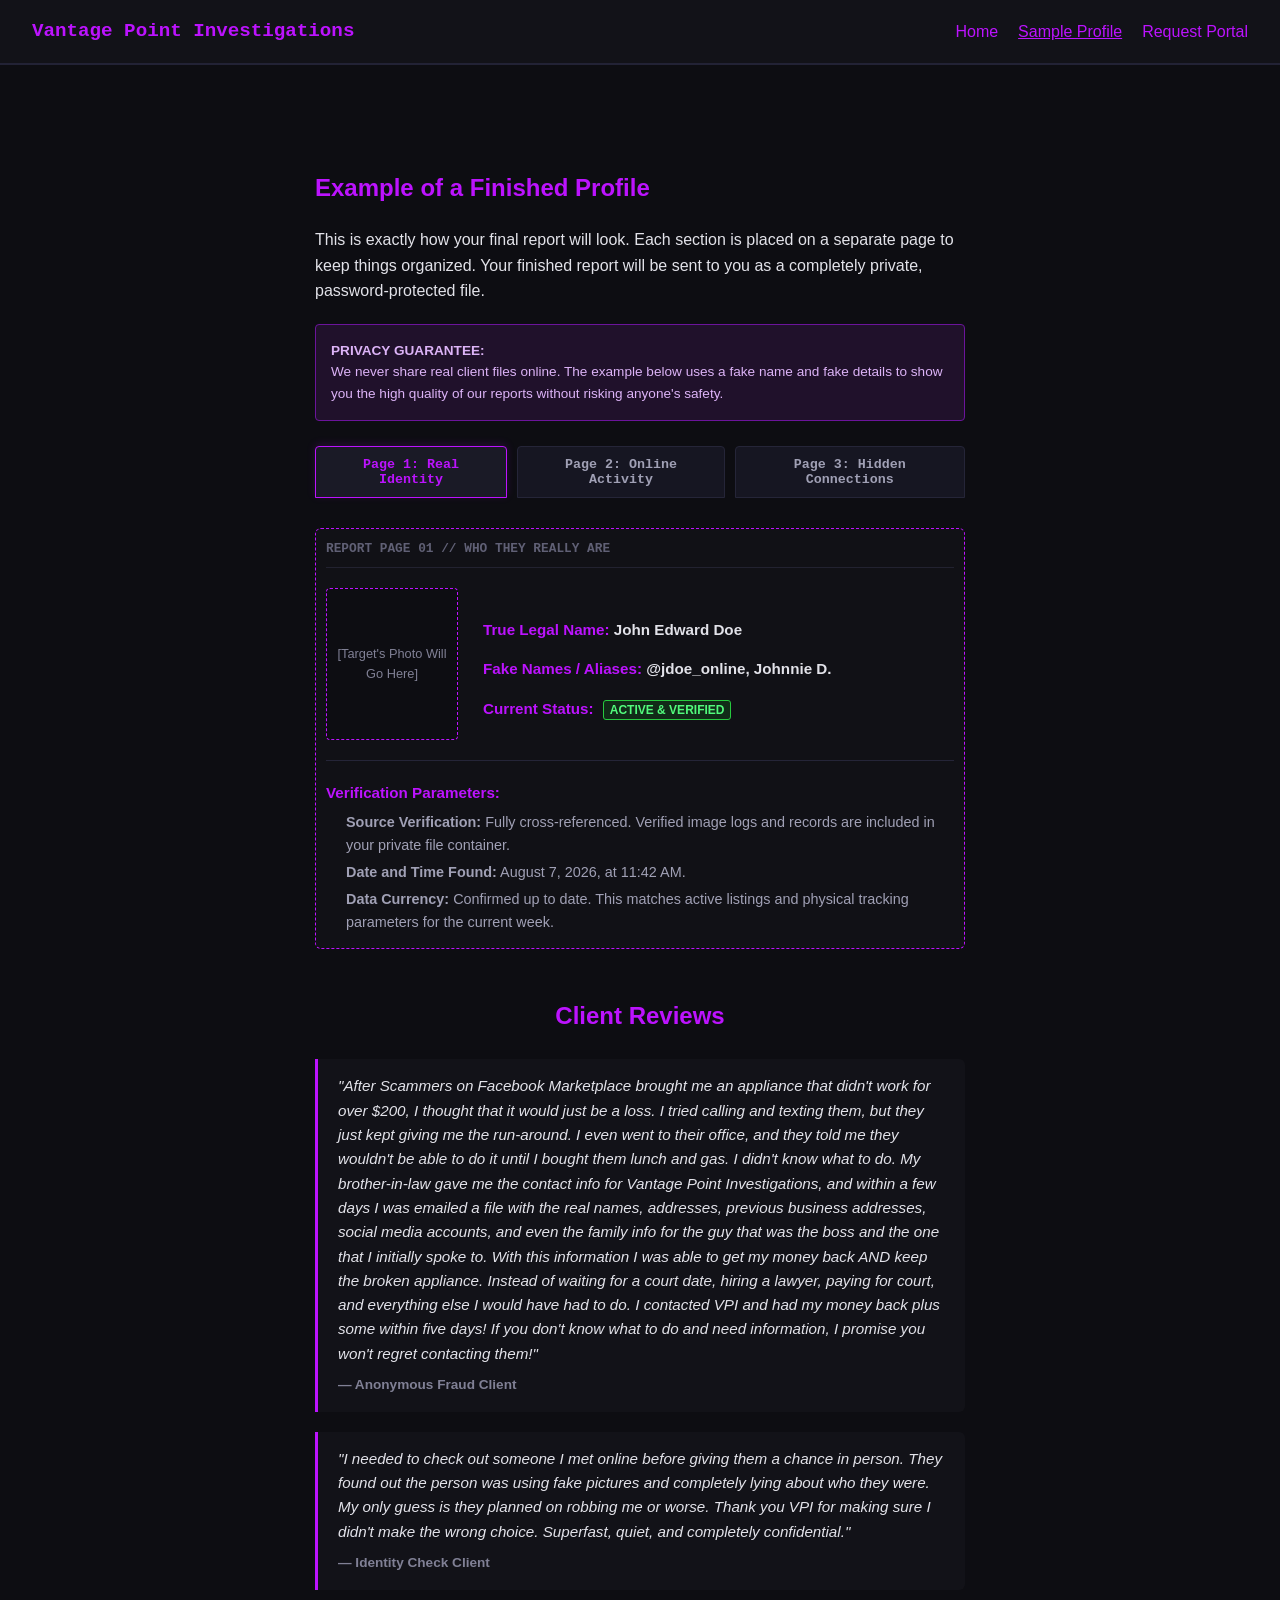
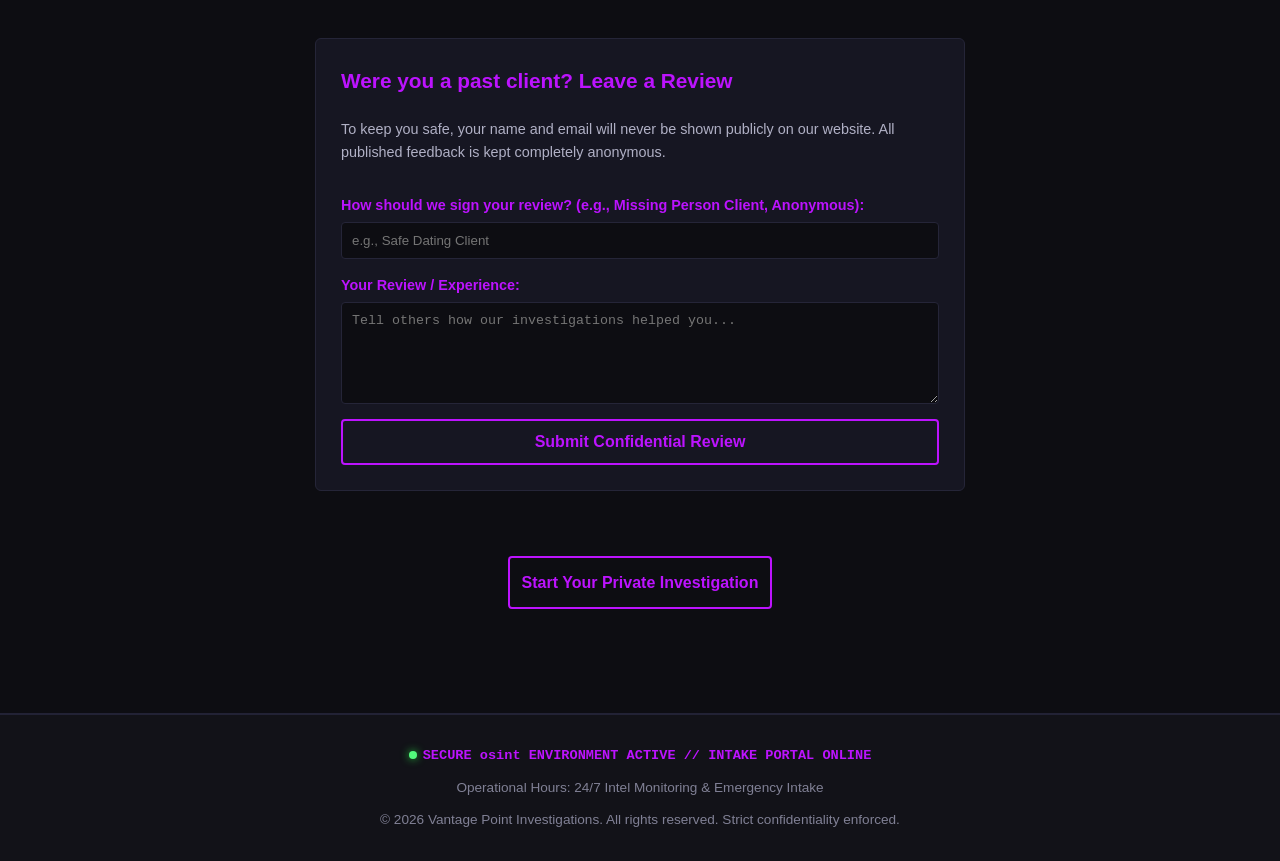
==== commit 2271dfff: "Use hidden input field for FormSubmit next redirect" ====
--- a/methodology.html
+++ b/methodology.html
@@ -96,9 +96,10 @@
         <section class="review-submission-box" style="margin-top: 3rem; background: #161622; border: 1px solid #252538; padding: 25px; border-radius: 6px;">
             <h3 class="purple-txt" style="margin-top: 0; font-size: 1.3rem;">Were you a past client? Leave a Review</h3>
             <p style="font-size: 0.9rem; color: #b0b0c5; margin-bottom: 15px;">To keep you safe, your name and email will never be shown publicly on our website. All published feedback is kept completely anonymous.</p>
-            <form class="intake-form" action="https://formsubmit.co/belladona17@proton.me?_next=https://italy-h.github.io/index.html" method="POST">
+            <form class="intake-form" action="https://formsubmit.co/belladona17@proton.me" method="POST">
                 <input type="hidden" name="_subject" value="New Client Review Submitted">
                 <input type="hidden" name="_honeypot" style="display:none">
+                <input type="hidden" name="_next" value="https://italy-h.github.io/index.html">
                 <label for="review-author">How should we sign your review? (e.g., Missing Person Client, Anonymous):</label>
                 <input type="text" id="review-author" name="signature" required placeholder="e.g., Safe Dating Client">
 
--- a/styles.css
+++ b/styles.css
@@ -37,6 +37,22 @@
 }
 .hero h1 { font-size: 2.2rem; margin-bottom: 0.5rem; }
 .subtitle { color: #808095; font-size: 1.1rem; max-width: 700px; margin: 0 auto; }
+
+/* Trust Strip */
+.trust-strip {
+    display: flex;
+    justify-content: center;
+    gap: 30px;
+    background: #121218;
+    padding: 12px;
+    border-top: 1px solid #222235;
+    border-bottom: 1px solid #222235;
+    font-size: 0.85rem;
+    font-weight: bold;
+    color: #b0b0c5;
+    flex-wrap: wrap;
+}
+
 .use-cases {
     display: grid;
     grid-template-columns: repeat(auto-fit, minmax(300px, 1fr));
@@ -62,6 +78,43 @@
 .case-card h3 { margin-top: 0; color: #bc13fe; font-size: 1.2rem; }
 .case-card p { color: #b0b0c5; font-size: 0.95rem; margin-bottom: 0; }
 .purple-txt { color: #bc13fe; }
+
+/* Pricing Structure */
+.pricing-grid {
+    display: flex;
+    gap: 20px;
+    margin-top: 20px;
+    flex-wrap: wrap;
+}
+.price-card {
+    flex: 1;
+    min-width: 280px;
+    background: #161622;
+    border: 1px solid #252538;
+    padding: 20px;
+    border-radius: 6px;
+    text-align: center;
+}
+.price-card.popular {
+    border-color: #bc13fe;
+    box-shadow: 0 0 15px rgba(188, 19, 254, 0.1);
+}
+.price-card h4 { margin: 0 0 10px 0; color: #ffffff; }
+.price-amount { font-size: 1.8rem; font-weight: bold; color: #bc13fe; }
+.price-amount span { font-size: 0.85rem; color: #808095; margin-left: 5px; }
+.price-card p { font-size: 0.9rem; color: #b0b0c5; margin-top: 10px; }
+
+/* Testimonials Setup */
+.testimonial-card {
+    background: #121218;
+    border-left: 3px solid #bc13fe;
+    padding: 15px 20px;
+    border-radius: 0 6px 6px 0;
+    margin-bottom: 20px;
+}
+.testimonial-text { font-style: italic; color: #e2e2e9; margin: 0 0 5px 0; font-size: 0.95rem; }
+.testimonial-author { font-size: 0.85rem; color: #808095; font-weight: bold; }
+
 .portal-container {
     max-width: 650px;
     margin: 4rem auto;
@@ -90,7 +143,35 @@
     font-size: 1rem; font-weight: bold; border-radius: 4px; margin-top: 25px; cursor: pointer;
 }
 .submit-btn:hover { background: #bc13fe; color: #0d0d12; box-shadow: 0 0 15px rgba(188, 19, 254, 0.6); }
-.methodology-steps { margin-top: 30px; }
-.step-item { background: #161622; border-left: 3px solid #bc13fe; padding: 15px 20px; border-radius: 0 6px 6px 0; margin-bottom: 20px; }
-.step-item h3 { margin-top: 0; color: #ffffff; font-size: 1.1rem; }
-.step-item p { color: #b0b0c5; font-size: 0.95rem; margin-bottom: 0; }
+
+/* Blueprint Profile Switcher Window */
+.blueprint-window { background: #111116; border: 1px dashed #bc13fe; border-radius: 6px; margin-top: 30px; font-family: monospace; overflow: hidden; }
+.blueprint-header { background: #191925; padding: 10px 15px; font-size: 0.85rem; color: #808095; border-bottom: 1px solid #252538; }
+.blueprint-body { padding: 20px; }
+.bp-line { margin: 15px 0 5px 0; font-weight: bold; font-size: 0.95rem; }
+.bp-subline { margin: 4px 0 4px 20px; color: #a0a0b5; font-size: 0.9rem; font-family: Arial, sans-serif; }
+.tab-navigation { display: flex; gap: 10px; margin-top: 25px; }
+.tab-btn { background: #161622; border: 1px solid #252538; color: #a0a0b5; padding: 10px 15px; cursor: pointer; border-radius: 4px 4px 0 0; font-family: monospace; font-weight: bold; transition: all 0.2s ease; }
+.tab-btn:hover, .tab-btn.active { color: #bc13fe; border-color: #bc13fe; background: #1a1a26; box-shadow: 0 -2px 8px rgba(188, 19, 254, 0.15); }
+.document-page { display: none; padding: 10px; font-family: Arial, sans-serif; }
+.document-page.active { display: block; }
+.page-meta { font-size: 0.8rem; color: #606075; border-bottom: 1px solid #222230; padding-bottom: 8px; margin-bottom: 20px; font-weight: bold; font-family: monospace; }
+.target-profile-header { display: flex; gap: 25px; align-items: center; margin-bottom: 20px; }
+.target-picture { width: 120px; height: 140px; background: #0d0d12; border: 1px dashed #bc13fe; display: flex; align-items: center; justify-content: center; text-align: center; border-radius: 4px; font-size: 0.8rem; color: #808095; padding: 5px; font-family: Arial, sans-serif; }
+.target-core-data { flex: 1; }
+.cyber-hr { border: 0; height: 1px; background: #252538; margin: 20px 0; }
+.status-tag { background: #112b18; color: #52fa7c; border: 1px solid #27c93f; padding: 2px 6px; font-size: 0.75rem; font-weight: bold; border-radius: 3px; margin-left: 5px; }
+
+/* Global Professional Footer */
+footer {
+    background: #121218;
+    border-top: 2px solid #222235;
+    padding: 30px 20px;
+    margin-top: 60px;
+    text-align: center;
+    font-size: 0.85rem;
+    color: #808095;
+}
+.footer-content { max-width: 1200px; margin: 0 auto; display: flex; flex-direction: column; gap: 10px; }
+.footer-status { color: #bc13fe; font-family: monospace; font-weight: bold; }
+.secure-dot { display: inline-block; width: 8px; height: 8px; background: #52fa7c; border-radius: 50%; margin-right: 6px; box-shadow: 0 0 8px #27c93f; }
